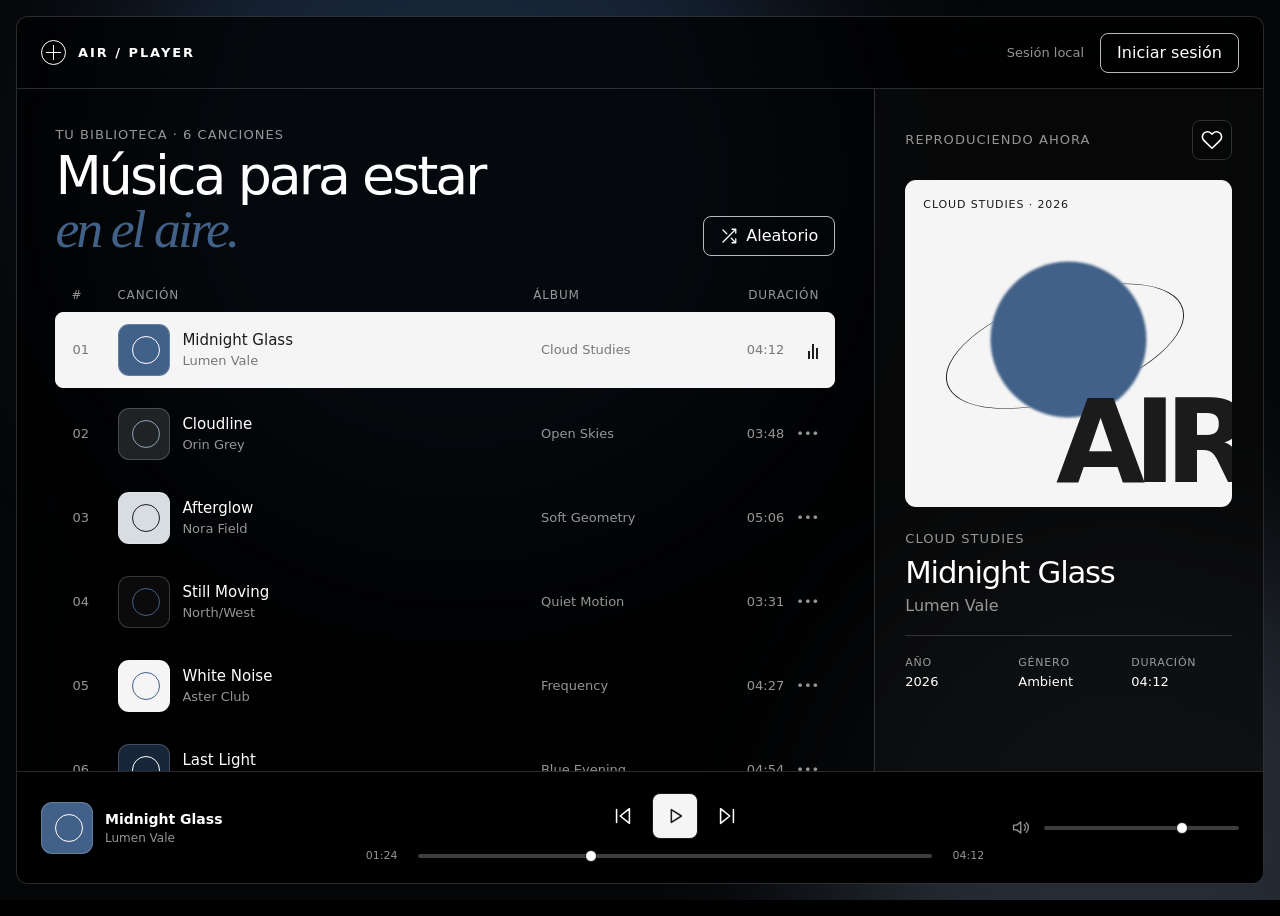
==== Reproductor/index.html @ 913339a5 "update" ====
<!DOCTYPE html>
<html lang="es">
<head>
    <meta charset="UTF-8">
    <meta name="viewport" content="width=device-width, initial-scale=1.0">
    <meta name="description" content="Reproductor musical responsive con lista de canciones y controles de reproducción.">
    <title>Air Player — Reproductor de música</title>
    <link rel="stylesheet" href="Reproductor.css">
    <script src="reproductor.js" defer></script>
</head>
<body>
<div class="Atmosfera" aria-hidden="true">
    <span></span>
    <span></span>
</div>

<main class="Reproductor">
    <header class="Cabecera">
        <a class="Marca" href="#" aria-label="Air Player, inicio">
            <span class="Marca_simbolo" aria-hidden="true"></span>
            <span>AIR / PLAYER</span>
        </a>

        <div class="Cabecera_acciones">
            <span class="Estado_sesion">Sesión local</span>
            <button class="Boton_fantasma" type="button">Iniciar sesión</button>
        </div>
    </header>

    <section class="Panel_izquierdo" aria-labelledby="TituloBiblioteca">
        <div class="Encabezado_seccion">
            <div>
                <p class="Etiqueta">Tu biblioteca · 6 canciones</p>
                <h1 id="TituloBiblioteca">Música para estar <em>en el aire.</em></h1>
            </div>
            <button class="Boton_fantasma" type="button" data-action="shuffle">
                <svg viewBox="0 0 24 24" aria-hidden="true">
                    <path d="M16 3h5v5M4 20 21 3M21 16v5h-5M15 15l6 6M4 4l5 5"/>
                </svg>
                Aleatorio
            </button>
        </div>

        <div class="Columnas_lista" aria-hidden="true">
            <span>#</span>
            <span>Canción</span>
            <span>Álbum</span>
            <span>Duración</span>
        </div>

        <ol class="Lista_canciones" aria-label="Lista de canciones">
            <li>
                <button class="Cancion Cancion_activa" type="button" aria-current="true" data-track="0">
                    <span class="Numero">01</span>
                    <span class="Mini_portada Mini_portada--azul" aria-hidden="true"><i></i></span>
                    <span class="Datos_cancion">
                        <strong>Midnight Glass</strong>
                        <small>Lumen Vale</small>
                    </span>
                    <span class="Album">Cloud Studies</span>
                    <span class="Duracion">04:12</span>
                    <span class="Indicador_sonido" aria-label="Reproduciendo"><i></i><i></i><i></i></span>
                </button>
            </li>
            <li>
                <button class="Cancion" type="button" data-track="1">
                    <span class="Numero">02</span>
                    <span class="Mini_portada Mini_portada--humo" aria-hidden="true"><i></i></span>
                    <span class="Datos_cancion">
                        <strong>Cloudline</strong>
                        <small>Orin Grey</small>
                    </span>
                    <span class="Album">Open Skies</span>
                    <span class="Duracion">03:48</span>
                    <span class="Accion_cancion" aria-hidden="true">•••</span>
                </button>
            </li>
            <li>
                <button class="Cancion" type="button" data-track="2">
                    <span class="Numero">03</span>
                    <span class="Mini_portada Mini_portada--claro" aria-hidden="true"><i></i></span>
                    <span class="Datos_cancion">
                        <strong>Afterglow</strong>
                        <small>Nora Field</small>
                    </span>
                    <span class="Album">Soft Geometry</span>
                    <span class="Duracion">05:06</span>
                    <span class="Accion_cancion" aria-hidden="true">•••</span>
                </button>
            </li>
            <li>
                <button class="Cancion" type="button" data-track="3">
                    <span class="Numero">04</span>
                    <span class="Mini_portada Mini_portada--tinta" aria-hidden="true"><i></i></span>
                    <span class="Datos_cancion">
                        <strong>Still Moving</strong>
                        <small>North/West</small>
                    </span>
                    <span class="Album">Quiet Motion</span>
                    <span class="Duracion">03:31</span>
                    <span class="Accion_cancion" aria-hidden="true">•••</span>
                </button>
            </li>
            <li>
                <button class="Cancion" type="button" data-track="4">
                    <span class="Numero">05</span>
                    <span class="Mini_portada Mini_portada--blanco" aria-hidden="true"><i></i></span>
                    <span class="Datos_cancion">
                        <strong>White Noise</strong>
                        <small>Aster Club</small>
                    </span>
                    <span class="Album">Frequency</span>
                    <span class="Duracion">04:27</span>
                    <span class="Accion_cancion" aria-hidden="true">•••</span>
                </button>
            </li>
            <li>
                <button class="Cancion" type="button" data-track="5">
                    <span class="Numero">06</span>
                    <span class="Mini_portada Mini_portada--noche" aria-hidden="true"><i></i></span>
                    <span class="Datos_cancion">
                        <strong>Last Light</strong>
                        <small>Velvet Hours</small>
                    </span>
                    <span class="Album">Blue Evening</span>
                    <span class="Duracion">04:54</span>
                    <span class="Accion_cancion" aria-hidden="true">•••</span>
                </button>
            </li>
        </ol>
    </section>

    <aside class="Panel_derecho" aria-labelledby="TituloActual">
        <div class="Panel_derecho_cabecera">
            <p class="Etiqueta">Reproduciendo ahora</p>
            <button class="Boton_icono" type="button" aria-label="Guardar en favoritos" data-action="favorite">
                <svg viewBox="0 0 24 24" aria-hidden="true">
                    <path d="M20.8 4.6a5.5 5.5 0 0 0-7.8 0L12 5.7l-1.1-1.1a5.5 5.5 0 0 0-7.8 7.8l1.1 1.1L12 21l7.8-7.5 1.1-1.1a5.5 5.5 0 0 0-.1-7.8Z"/>
                </svg>
            </button>
        </div>

        <div class="Portada" role="img" aria-label="Portada abstracta de Midnight Glass">
            <span class="Portada_orbita"></span>
            <span class="Portada_esfera"></span>
            <span class="Portada_nombre">AIR</span>
            <small>Cloud Studies · 2026</small>
        </div>

        <div class="Informacion_actual">
            <p class="Etiqueta">Cloud Studies</p>
            <h2 id="TituloActual">Midnight Glass</h2>
            <p>Lumen Vale</p>
        </div>

        <dl class="Metadatos">
            <div><dt>Año</dt><dd>2026</dd></div>
            <div><dt>Género</dt><dd>Ambient</dd></div>
            <div><dt>Duración</dt><dd>04:12</dd></div>
        </dl>
    </aside>

    <nav class="Barra_Musica" aria-label="Controles del reproductor">
        <div class="Cancion_compacta">
            <span class="Mini_portada Mini_portada--azul" aria-hidden="true"><i></i></span>
            <span>
                <strong>Midnight Glass</strong>
                <small>Lumen Vale</small>
            </span>
        </div>

        <div class="Controles_centrales">
            <div class="Botones_reproduccion">
                <button class="Boton_control" type="button" aria-label="Canción anterior" data-action="previous">
                    <svg viewBox="0 0 24 24" aria-hidden="true"><path d="M19 20 9 12l10-8v16ZM5 19V5"/></svg>
                </button>
                <button class="Boton_reproducir" type="button" aria-label="Reproducir" data-action="play" data-playing="false">
                    <svg class="Icono_play" viewBox="0 0 24 24" aria-hidden="true"><path d="m8 5 11 7-11 7V5Z"/></svg>
                    <svg class="Icono_pausa" viewBox="0 0 24 24" aria-hidden="true"><path d="M9 5v14M15 5v14"/></svg>
                </button>
                <button class="Boton_control" type="button" aria-label="Canción siguiente" data-action="next">
                    <svg viewBox="0 0 24 24" aria-hidden="true"><path d="m5 4 10 8-10 8V4Zm14 1v14"/></svg>
                </button>
            </div>

            <div class="Progreso">
                <time id="TiempoActual" datetime="PT1M24S">01:24</time>
                <label class="Solo_lectores" for="BarraProgreso">Progreso de la canción</label>
                <input id="BarraProgreso" type="range" min="0" max="252" value="84" aria-valuetext="1 minuto 24 segundos de 4 minutos 12 segundos">
                <time id="TiempoTotal" datetime="PT4M12S">04:12</time>
            </div>
        </div>

        <div class="Volumen">
            <svg viewBox="0 0 24 24" aria-hidden="true"><path d="M11 5 6 9H2v6h4l5 4V5Zm4.5 3.5a5 5 0 0 1 0 7M18 6a8 8 0 0 1 0 12"/></svg>
            <label class="Solo_lectores" for="ControlVolumen">Volumen</label>
            <input id="ControlVolumen" type="range" min="0" max="100" value="72">
        </div>

        <audio id="Audio" preload="metadata"></audio>
    </nav>
</main>
</body>
</html>
---- Reproductor/Reproductor.css ----
:root {
    --color-whiteout: #ffffff;
    --color-haze: #f5f5f5;
    --color-ink: #1b1b1b;
    --color-black-void: #000000;
    --color-twilight-blue: #426188;
    --color-signal-blue: #2b7fff;
    --color-line: rgba(255, 255, 255, 0.16);
    --color-muted: rgba(255, 255, 255, 0.58);
    --font-control: Inter, ui-sans-serif, system-ui, -apple-system, BlinkMacSystemFont, "Segoe UI", sans-serif;
    --radius-inputs: 4px;
    --radius-buttons: 8px;
    --radius-cards: 12px;
    --page-max-width: 1440px;
}

* {
    box-sizing: border-box;
}

html {
    color-scheme: dark;
}

html,
body {
    min-height: 100%;
}

body {
    min-height: 100vh;
    min-height: 100svh;
    margin: 0;
    overflow: hidden;
    color: var(--color-whiteout);
    font-family: var(--font-control);
    font-size: 16px;
    font-weight: 500;
    background: var(--color-black-void);
}

button,
input {
    font: inherit;
}

button,
a,
input[type="range"] {
    -webkit-tap-highlight-color: transparent;
}

button {
    color: inherit;
}

svg {
    width: 22px;
    height: 22px;
    fill: none;
    stroke: currentColor;
    stroke-width: 1.7;
    stroke-linecap: round;
    stroke-linejoin: round;
}

.Atmosfera {
    position: fixed;
    inset: 0;
    z-index: -1;
    overflow: hidden;
    background: #050608;
}

.Atmosfera span {
    position: absolute;
    display: block;
    border-radius: 50%;
    filter: blur(90px);
    opacity: 0.58;
}

.Atmosfera span:first-child {
    top: -20%;
    left: 8%;
    width: 56vw;
    height: 56vw;
    background: #263d5b;
}

.Atmosfera span:last-child {
    right: -12%;
    bottom: -28%;
    width: 48vw;
    height: 48vw;
    background: #3d4856;
}

.Reproductor {
    width: min(var(--page-max-width), calc(100% - 32px));
    height: calc(100vh - 32px);
    height: calc(100svh - 32px);
    margin: 16px auto;
    display: grid;
    grid-template-columns: minmax(0, 1.65fr) minmax(320px, 0.75fr);
    grid-template-rows: 72px minmax(0, 1fr) auto;
    overflow: hidden;
    border: 1px solid var(--color-line);
    border-radius: var(--radius-cards);
    background: rgba(0, 0, 0, 0.76);
    backdrop-filter: blur(36px);
}

.Cabecera {
    grid-column: 1 / -1;
    min-width: 0;
    padding: 0 24px;
    display: flex;
    align-items: center;
    justify-content: space-between;
    gap: 20px;
    border-bottom: 1px solid var(--color-line);
}

.Marca {
    display: inline-flex;
    align-items: center;
    gap: 12px;
    color: var(--color-whiteout);
    font-size: 13px;
    font-weight: 900;
    letter-spacing: 0.15em;
    text-decoration: none;
}

.Marca_simbolo {
    position: relative;
    width: 25px;
    height: 25px;
    display: block;
    border: 1px solid var(--color-whiteout);
    border-radius: 50%;
}

.Marca_simbolo::before,
.Marca_simbolo::after {
    position: absolute;
    content: "";
    background: var(--color-whiteout);
}

.Marca_simbolo::before {
    top: 11px;
    left: 4px;
    width: 15px;
    height: 1px;
}

.Marca_simbolo::after {
    top: 4px;
    left: 11px;
    width: 1px;
    height: 15px;
}

.Cabecera_acciones {
    display: flex;
    align-items: center;
    gap: 16px;
}

.Estado_sesion {
    color: var(--color-muted);
    font-size: 13px;
}

.Boton_fantasma {
    min-height: 40px;
    padding: 8px 16px;
    display: inline-flex;
    align-items: center;
    justify-content: center;
    gap: 8px;
    border: 1px solid rgba(255, 255, 255, 0.72);
    border-radius: var(--radius-buttons);
    cursor: pointer;
    background: transparent;
    transition: color 160ms ease, background 160ms ease, border-color 160ms ease;
}

.Boton_fantasma svg {
    width: 18px;
    height: 18px;
}

.Boton_fantasma:hover {
    color: var(--color-ink);
    border-color: var(--color-haze);
    background: var(--color-haze);
}

.Panel_izquierdo {
    min-width: 0;
    min-height: 0;
    padding: clamp(24px, 3vw, 44px);
    overflow-y: auto;
    scrollbar-width: thin;
    scrollbar-color: rgba(255, 255, 255, 0.28) transparent;
}

.Encabezado_seccion {
    margin-bottom: 32px;
    display: flex;
    align-items: end;
    justify-content: space-between;
    gap: 24px;
}

.Etiqueta {
    margin: 0 0 8px;
    color: var(--color-muted);
    font-size: 13px;
    font-weight: 500;
    letter-spacing: 0.08em;
    text-transform: uppercase;
}

.Encabezado_seccion h1 {
    max-width: 720px;
    margin: 0;
    font-size: clamp(34px, 4.2vw, 58px);
    font-weight: 500;
    letter-spacing: -0.055em;
    line-height: 0.98;
}

.Encabezado_seccion h1 em {
    display: inline-block;
    color: var(--color-twilight-blue);
    font-family: Georgia, "Times New Roman", serif;
    font-weight: 400;
}

.Columnas_lista {
    padding: 0 16px 10px;
    display: grid;
    grid-template-columns: 34px minmax(220px, 1.5fr) minmax(120px, 0.75fr) 72px;
    gap: 12px;
    color: var(--color-muted);
    font-size: 12px;
    letter-spacing: 0.07em;
    text-transform: uppercase;
}

.Columnas_lista span:last-child {
    text-align: right;
}

.Lista_canciones {
    margin: 0;
    padding: 0;
    display: grid;
    gap: 8px;
    list-style: none;
}

.Cancion {
    width: 100%;
    min-width: 0;
    min-height: 76px;
    padding: 10px 16px;
    display: grid;
    grid-template-columns: 34px 52px minmax(155px, 1.5fr) minmax(110px, 0.75fr) 58px 22px;
    align-items: center;
    gap: 12px;
    border: 1px solid transparent;
    border-radius: var(--radius-buttons);
    text-align: left;
    cursor: pointer;
    background: transparent;
    transition: border-color 160ms ease, background 160ms ease;
}

.Cancion:hover {
    border-color: var(--color-line);
    background: rgba(255, 255, 255, 0.06);
}

.Cancion_activa {
    color: var(--color-ink);
    border-color: var(--color-haze);
    background: var(--color-haze);
}

.Numero,
.Album,
.Duracion,
.Accion_cancion {
    color: var(--color-muted);
    font-size: 13px;
}

.Cancion_activa .Numero,
.Cancion_activa .Album,
.Cancion_activa .Duracion {
    color: rgba(27, 27, 27, 0.58);
}

.Duracion,
.Accion_cancion {
    text-align: right;
}

.Mini_portada {
    position: relative;
    width: 52px;
    height: 52px;
    display: block;
    overflow: hidden;
    border: 1px solid rgba(255, 255, 255, 0.18);
    border-radius: 11px;
    background: #1f2935;
}

.Mini_portada i {
    position: absolute;
    top: 11px;
    left: 13px;
    width: 28px;
    height: 28px;
    display: block;
    border: 1px solid currentColor;
    border-radius: 50%;
}

.Mini_portada--azul {
    color: #ffffff;
    background: #426188;
}

.Mini_portada--humo {
    color: #8ea2b9;
    background: #202326;
}

.Mini_portada--claro {
    color: #1b1b1b;
    background: #d8dde2;
}

.Mini_portada--tinta {
    color: #426188;
    background: #0b0b0c;
}

.Mini_portada--blanco {
    color: #426188;
    background: #f5f5f5;
}

.Mini_portada--noche {
    color: #ffffff;
    background: #18263a;
}

.Datos_cancion {
    min-width: 0;
    display: block;
}

.Datos_cancion strong,
.Datos_cancion small {
    display: block;
    overflow: hidden;
    text-overflow: ellipsis;
    white-space: nowrap;
}

.Datos_cancion strong {
    margin-bottom: 4px;
    font-size: 15px;
    font-weight: 500;
}

.Datos_cancion small {
    color: var(--color-muted);
    font-size: 13px;
}

.Cancion_activa .Datos_cancion small {
    color: rgba(27, 27, 27, 0.58);
}

.Indicador_sonido {
    height: 18px;
    display: flex;
    align-items: end;
    justify-content: end;
    gap: 2px;
}

.Indicador_sonido i {
    width: 2px;
    display: block;
    background: var(--color-ink);
    animation: sonido 800ms ease-in-out infinite alternate;
}

.Indicador_sonido i:nth-child(1) {
    height: 8px;
}

.Indicador_sonido i:nth-child(2) {
    height: 15px;
    animation-delay: 200ms;
}

.Indicador_sonido i:nth-child(3) {
    height: 11px;
    animation-delay: 400ms;
}

.Panel_derecho {
    min-width: 0;
    min-height: 0;
    padding: clamp(20px, 2.4vw, 32px);
    overflow-y: auto;
    border-left: 1px solid var(--color-line);
    background: rgba(255, 255, 255, 0.025);
}

.Panel_derecho_cabecera {
    margin-bottom: 20px;
    display: flex;
    align-items: center;
    justify-content: space-between;
    gap: 12px;
}

.Panel_derecho_cabecera .Etiqueta {
    margin: 0;
}

.Boton_icono,
.Boton_control,
.Boton_reproducir {
    display: inline-grid;
    place-items: center;
    border-radius: var(--radius-buttons);
    cursor: pointer;
}

.Boton_icono {
    width: 40px;
    height: 40px;
    border: 1px solid var(--color-line);
    background: transparent;
}

.Boton_icono:hover,
.Boton_control:hover {
    color: var(--color-ink);
    background: var(--color-haze);
}

.Portada {
    position: relative;
    width: 100%;
    aspect-ratio: 1;
    overflow: hidden;
    border-radius: 11px;
    color: var(--color-ink);
    background: var(--color-haze);
}

.Portada_orbita {
    position: absolute;
    top: 13%;
    left: 11%;
    width: 76%;
    height: 76%;
    border: 1px solid var(--color-ink);
    border-radius: 50%;
    transform: rotate(-18deg) scaleY(0.42);
}

.Portada_esfera {
    position: absolute;
    top: 25%;
    left: 26%;
    width: 48%;
    height: 48%;
    border: 1px solid rgba(255, 255, 255, 0.5);
    border-radius: 50%;
    background: var(--color-twilight-blue);
    filter: blur(1px);
}

.Portada_nombre {
    position: absolute;
    right: -3%;
    bottom: 7%;
    font-size: clamp(76px, 9vw, 128px);
    font-weight: 900;
    letter-spacing: -0.1em;
    line-height: 0.72;
}

.Portada small {
    position: absolute;
    top: 18px;
    left: 18px;
    font-size: 11px;
    letter-spacing: 0.08em;
    text-transform: uppercase;
}

.Informacion_actual {
    padding: 24px 0 20px;
    border-bottom: 1px solid var(--color-line);
}

.Informacion_actual h2 {
    margin: 0 0 6px;
    font-size: clamp(26px, 2.4vw, 36px);
    font-weight: 500;
    letter-spacing: -0.04em;
}

.Informacion_actual > p:last-child {
    margin: 0;
    color: var(--color-muted);
}

.Metadatos {
    margin: 0;
    padding-top: 20px;
    display: grid;
    grid-template-columns: repeat(3, 1fr);
    gap: 12px;
}

.Metadatos dt {
    margin-bottom: 5px;
    color: var(--color-muted);
    font-size: 11px;
    letter-spacing: 0.07em;
    text-transform: uppercase;
}

.Metadatos dd {
    margin: 0;
    font-size: 13px;
}

.Barra_Musica {
    grid-column: 1 / -1;
    min-width: 0;
    min-height: 112px;
    padding: 16px 24px;
    display: grid;
    grid-template-columns: minmax(190px, 0.72fr) minmax(320px, 1.5fr) minmax(130px, 0.55fr);
    align-items: center;
    gap: 28px;
    border-top: 1px solid var(--color-line);
    background: rgba(0, 0, 0, 0.88);
    backdrop-filter: blur(24px);
}

.Cancion_compacta {
    min-width: 0;
    display: flex;
    align-items: center;
    gap: 12px;
}

.Cancion_compacta .Mini_portada {
    flex: 0 0 auto;
}

.Cancion_compacta > span:last-child {
    min-width: 0;
}

.Cancion_compacta strong,
.Cancion_compacta small {
    display: block;
    overflow: hidden;
    text-overflow: ellipsis;
    white-space: nowrap;
}

.Cancion_compacta strong {
    margin-bottom: 4px;
    font-size: 14px;
}

.Cancion_compacta small {
    color: var(--color-muted);
    font-size: 12px;
}

.Controles_centrales {
    min-width: 0;
    display: grid;
    gap: 10px;
}

.Botones_reproduccion {
    display: flex;
    align-items: center;
    justify-content: center;
    gap: 10px;
}

.Boton_control {
    width: 38px;
    height: 38px;
    border: 1px solid transparent;
    background: transparent;
}

.Boton_reproducir {
    width: 46px;
    height: 46px;
    border: 1px solid var(--color-ink);
    color: var(--color-ink);
    background: var(--color-haze);
}

.Boton_reproducir:hover {
    border-color: var(--color-whiteout);
    color: var(--color-whiteout);
    background: transparent;
}

.Icono_pausa,
.Boton_reproducir[data-playing="true"] .Icono_play {
    display: none;
}

.Boton_reproducir[data-playing="true"] .Icono_pausa {
    display: block;
}

.Progreso {
    min-width: 0;
    display: grid;
    grid-template-columns: 42px minmax(80px, 1fr) 42px;
    align-items: center;
    gap: 10px;
}

.Progreso time {
    color: var(--color-muted);
    font-size: 11px;
    font-variant-numeric: tabular-nums;
}

.Progreso time:last-child {
    text-align: right;
}

input[type="range"] {
    width: 100%;
    height: 4px;
    margin: 0;
    appearance: none;
    border-radius: var(--radius-inputs);
    cursor: pointer;
    background: rgba(255, 255, 255, 0.24);
    accent-color: var(--color-whiteout);
}

input[type="range"]::-webkit-slider-thumb {
    width: 12px;
    height: 12px;
    appearance: none;
    border: 1px solid var(--color-ink);
    border-radius: 50%;
    background: var(--color-whiteout);
}

input[type="range"]::-moz-range-thumb {
    width: 12px;
    height: 12px;
    border: 1px solid var(--color-ink);
    border-radius: 50%;
    background: var(--color-whiteout);
}

.Volumen {
    display: grid;
    grid-template-columns: 22px minmax(70px, 1fr);
    align-items: center;
    gap: 10px;
}

.Volumen svg {
    width: 19px;
    height: 19px;
    color: var(--color-muted);
}

.Solo_lectores {
    position: absolute;
    width: 1px;
    height: 1px;
    padding: 0;
    overflow: hidden;
    clip: rect(0, 0, 0, 0);
    white-space: nowrap;
    border: 0;
}

button:focus-visible,
a:focus-visible,
input:focus-visible {
    outline: 2px solid var(--color-signal-blue);
    outline-offset: 3px;
}

@keyframes sonido {
    from { transform: scaleY(0.45); }
    to { transform: scaleY(1); }
}

@media (max-width: 1050px) {
    .Reproductor {
        grid-template-columns: minmax(0, 1fr) 310px;
    }

    .Panel_izquierdo {
        padding-inline: 24px;
    }

    .Columnas_lista {
        grid-template-columns: 30px minmax(180px, 1.5fr) minmax(90px, 0.7fr) 62px;
    }

    .Cancion {
        grid-template-columns: 30px 48px minmax(130px, 1.5fr) minmax(80px, 0.7fr) 48px 18px;
        gap: 9px;
    }

    .Mini_portada {
        width: 48px;
        height: 48px;
    }

    .Barra_Musica {
        grid-template-columns: 190px minmax(300px, 1fr) 130px;
        gap: 18px;
    }
}

@media (max-width: 820px) {
    body {
        overflow: auto;
    }

    .Reproductor {
        height: auto;
        min-height: calc(100svh - 24px);
        margin-block: 12px;
        display: flex;
        flex-direction: column;
        overflow: visible;
    }

    .Cabecera {
        min-height: 68px;
        order: 0;
    }

    .Panel_derecho {
        padding: 24px;
        order: 1;
        display: grid;
        grid-template-columns: minmax(210px, 0.8fr) minmax(240px, 1fr);
        grid-template-rows: auto auto 1fr;
        gap: 0 28px;
        overflow: visible;
        border-left: 0;
        border-bottom: 1px solid var(--color-line);
    }

    .Panel_derecho_cabecera {
        grid-column: 1 / -1;
    }

    .Portada {
        grid-row: 2 / span 2;
    }

    .Informacion_actual {
        align-self: end;
        padding-top: 20px;
    }

    .Metadatos {
        align-self: start;
    }

    .Panel_izquierdo {
        order: 2;
        overflow: visible;
    }

    .Barra_Musica {
        position: sticky;
        z-index: 10;
        bottom: 0;
        order: 3;
        grid-template-columns: 160px minmax(270px, 1fr) 110px;
        padding-inline: 16px;
    }
}

@media (max-width: 620px) {
    .Reproductor {
        width: 100%;
        min-height: 100svh;
        margin: 0;
        border: 0;
        border-radius: 0;
    }

    .Cabecera {
        padding-inline: 16px;
    }

    .Estado_sesion {
        display: none;
    }

    .Cabecera .Boton_fantasma {
        min-height: 36px;
        padding-inline: 12px;
        font-size: 13px;
    }

    .Panel_derecho {
        padding: 18px 16px 24px;
        display: block;
    }

    .Panel_derecho_cabecera {
        margin-bottom: 14px;
    }

    .Portada {
        max-width: 430px;
        margin: 0 auto;
    }

    .Informacion_actual {
        padding-top: 20px;
    }

    .Panel_izquierdo {
        padding: 32px 16px;
    }

    .Encabezado_seccion {
        margin-bottom: 24px;
        align-items: start;
        flex-direction: column;
    }

    .Encabezado_seccion h1 {
        font-size: clamp(34px, 11vw, 48px);
    }

    .Columnas_lista {
        display: none;
    }

    .Cancion {
        grid-template-columns: 27px 48px minmax(0, 1fr) 45px;
        padding-inline: 10px;
    }

    .Cancion .Album,
    .Accion_cancion,
    .Indicador_sonido {
        display: none;
    }

    .Duracion {
        display: block;
        grid-column: 4;
    }

    .Barra_Musica {
        min-height: 116px;
        padding: 12px 16px 14px;
        display: block;
    }

    .Cancion_compacta,
    .Volumen {
        display: none;
    }

    .Botones_reproduccion {
        gap: 18px;
    }

    .Progreso {
        grid-template-columns: 38px minmax(80px, 1fr) 38px;
        gap: 7px;
    }
}

@media (prefers-reduced-motion: reduce) {
    *,
    *::before,
    *::after {
        scroll-behavior: auto !important;
        animation-duration: 0.01ms !important;
        animation-iteration-count: 1 !important;
        transition-duration: 0.01ms !important;
    }
}
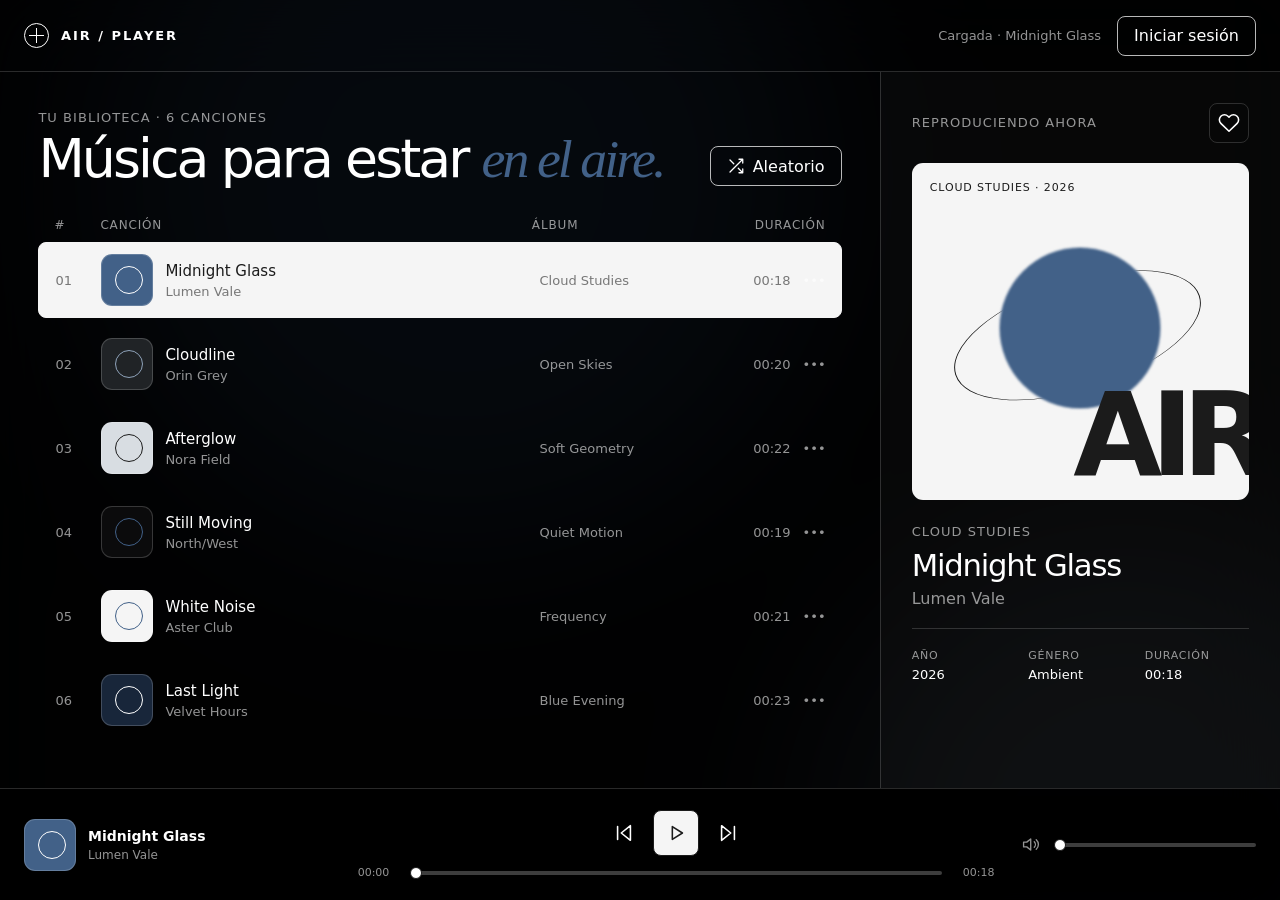
==== commit 5b72c302: "update Reproductor" ====
--- a/Reproductor/index.html
+++ b/Reproductor/index.html
@@ -22,7 +22,7 @@
         </a>
 
         <div class="Cabecera_acciones">
-            <span class="Estado_sesion">Sesión local</span>
+            <span class="Estado_sesion" id="EstadoReproductor" aria-live="polite">Listo para reproducir</span>
             <button class="Boton_fantasma" type="button">Iniciar sesión</button>
         </div>
     </header>
@@ -58,8 +58,8 @@
                         <small>Lumen Vale</small>
                     </span>
                     <span class="Album">Cloud Studies</span>
-                    <span class="Duracion">04:12</span>
-                    <span class="Indicador_sonido" aria-label="Reproduciendo"><i></i><i></i><i></i></span>
+                    <span class="Duracion">00:18</span>
+                    <span class="Accion_cancion" aria-hidden="true">•••</span>
                 </button>
             </li>
             <li>
@@ -71,7 +71,7 @@
                         <small>Orin Grey</small>
                     </span>
                     <span class="Album">Open Skies</span>
-                    <span class="Duracion">03:48</span>
+                    <span class="Duracion">00:20</span>
                     <span class="Accion_cancion" aria-hidden="true">•••</span>
                 </button>
             </li>
@@ -84,7 +84,7 @@
                         <small>Nora Field</small>
                     </span>
                     <span class="Album">Soft Geometry</span>
-                    <span class="Duracion">05:06</span>
+                    <span class="Duracion">00:22</span>
                     <span class="Accion_cancion" aria-hidden="true">•••</span>
                 </button>
             </li>
@@ -97,7 +97,7 @@
                         <small>North/West</small>
                     </span>
                     <span class="Album">Quiet Motion</span>
-                    <span class="Duracion">03:31</span>
+                    <span class="Duracion">00:19</span>
                     <span class="Accion_cancion" aria-hidden="true">•••</span>
                 </button>
             </li>
@@ -110,7 +110,7 @@
                         <small>Aster Club</small>
                     </span>
                     <span class="Album">Frequency</span>
-                    <span class="Duracion">04:27</span>
+                    <span class="Duracion">00:21</span>
                     <span class="Accion_cancion" aria-hidden="true">•••</span>
                 </button>
             </li>
@@ -123,7 +123,7 @@
                         <small>Velvet Hours</small>
                     </span>
                     <span class="Album">Blue Evening</span>
-                    <span class="Duracion">04:54</span>
+                    <span class="Duracion">00:23</span>
                     <span class="Accion_cancion" aria-hidden="true">•••</span>
                 </button>
             </li>
@@ -140,32 +140,32 @@
             </button>
         </div>
 
-        <div class="Portada" role="img" aria-label="Portada abstracta de Midnight Glass">
+        <div class="Portada" id="PortadaActual" data-theme="azul" role="img" aria-label="Portada abstracta de Midnight Glass">
             <span class="Portada_orbita"></span>
             <span class="Portada_esfera"></span>
             <span class="Portada_nombre">AIR</span>
-            <small>Cloud Studies · 2026</small>
+            <small id="PortadaMeta">Cloud Studies · 2026</small>
         </div>
 
         <div class="Informacion_actual">
-            <p class="Etiqueta">Cloud Studies</p>
+            <p class="Etiqueta" id="AlbumActual">Cloud Studies</p>
             <h2 id="TituloActual">Midnight Glass</h2>
-            <p>Lumen Vale</p>
+            <p id="ArtistaActual">Lumen Vale</p>
         </div>
 
         <dl class="Metadatos">
-            <div><dt>Año</dt><dd>2026</dd></div>
-            <div><dt>Género</dt><dd>Ambient</dd></div>
-            <div><dt>Duración</dt><dd>04:12</dd></div>
+            <div><dt>Año</dt><dd id="AnoActual">2026</dd></div>
+            <div><dt>Género</dt><dd id="GeneroActual">Ambient</dd></div>
+            <div><dt>Duración</dt><dd id="DuracionActual">00:18</dd></div>
         </dl>
     </aside>
 
     <nav class="Barra_Musica" aria-label="Controles del reproductor">
         <div class="Cancion_compacta">
-            <span class="Mini_portada Mini_portada--azul" aria-hidden="true"><i></i></span>
+            <span class="Mini_portada Mini_portada--azul" id="PortadaCompacta" aria-hidden="true"><i></i></span>
             <span>
-                <strong>Midnight Glass</strong>
-                <small>Lumen Vale</small>
+                <strong id="TituloCompacto">Midnight Glass</strong>
+                <small id="ArtistaCompacto">Lumen Vale</small>
             </span>
         </div>
 
@@ -184,10 +184,10 @@
             </div>
 
             <div class="Progreso">
-                <time id="TiempoActual" datetime="PT1M24S">01:24</time>
+                <time id="TiempoActual" datetime="PT0S">00:00</time>
                 <label class="Solo_lectores" for="BarraProgreso">Progreso de la canción</label>
-                <input id="BarraProgreso" type="range" min="0" max="252" value="84" aria-valuetext="1 minuto 24 segundos de 4 minutos 12 segundos">
-                <time id="TiempoTotal" datetime="PT4M12S">04:12</time>
+                <input id="BarraProgreso" type="range" min="0" max="18" value="0" aria-valuetext="0 segundos de 18 segundos">
+                <time id="TiempoTotal" datetime="PT18S">00:18</time>
             </div>
         </div>
 
--- a/Reproductor/Reproductor.css
+++ b/Reproductor/Reproductor.css
@@ -97,16 +97,16 @@
 }
 
 .Reproductor {
-    width: min(var(--page-max-width), calc(100% - 32px));
-    height: calc(100vh - 32px);
-    height: calc(100svh - 32px);
-    margin: 16px auto;
+    width: 100%;
+    height: 100vh;
+    height: 100svh;
+    margin: 0;
     display: grid;
     grid-template-columns: minmax(0, 1.65fr) minmax(320px, 0.75fr);
     grid-template-rows: 72px minmax(0, 1fr) auto;
     overflow: hidden;
-    border: 1px solid var(--color-line);
-    border-radius: var(--radius-cards);
+    border: 0;
+    border-radius: 0;
     background: rgba(0, 0, 0, 0.76);
     backdrop-filter: blur(36px);
 }
@@ -194,6 +194,13 @@
 }
 
 .Boton_fantasma:hover {
+    color: var(--color-ink);
+    border-color: var(--color-haze);
+    background: var(--color-haze);
+}
+
+.Boton_fantasma[aria-pressed="true"],
+.Boton_icono[aria-pressed="true"] {
     color: var(--color-ink);
     border-color: var(--color-haze);
     background: var(--color-haze);
@@ -298,6 +305,18 @@
 .Accion_cancion {
     color: var(--color-muted);
     font-size: 13px;
+}
+
+.Cancion.esta-sonando .Accion_cancion {
+    color: currentColor;
+    font-size: 0;
+}
+
+.Cancion.esta-sonando .Accion_cancion::before {
+    content: "▮ ▮ ▮";
+    font-size: 9px;
+    letter-spacing: -2px;
+    animation: sonido 800ms ease-in-out infinite alternate;
 }
 
 .Cancion_activa .Numero,
@@ -515,6 +534,45 @@
     text-transform: uppercase;
 }
 
+.Portada[data-theme="humo"] {
+    color: var(--color-whiteout);
+    background: #202326;
+}
+
+.Portada[data-theme="humo"] .Portada_esfera {
+    background: #8ea2b9;
+}
+
+.Portada[data-theme="claro"] {
+    background: #d8dde2;
+}
+
+.Portada[data-theme="claro"] .Portada_esfera {
+    background: #ffffff;
+}
+
+.Portada[data-theme="tinta"] {
+    color: var(--color-whiteout);
+    background: #0b0b0c;
+}
+
+.Portada[data-theme="tinta"] .Portada_esfera {
+    background: var(--color-twilight-blue);
+}
+
+.Portada[data-theme="blanco"] .Portada_esfera {
+    background: #b8cce5;
+}
+
+.Portada[data-theme="noche"] {
+    color: var(--color-whiteout);
+    background: #18263a;
+}
+
+.Portada[data-theme="noche"] .Portada_esfera {
+    background: #426188;
+}
+
 .Informacion_actual {
     padding: 24px 0 20px;
     border-bottom: 1px solid var(--color-line);
@@ -761,8 +819,8 @@
 
     .Reproductor {
         height: auto;
-        min-height: calc(100svh - 24px);
-        margin-block: 12px;
+        min-height: 100svh;
+        margin: 0;
         display: flex;
         flex-direction: column;
         overflow: visible;
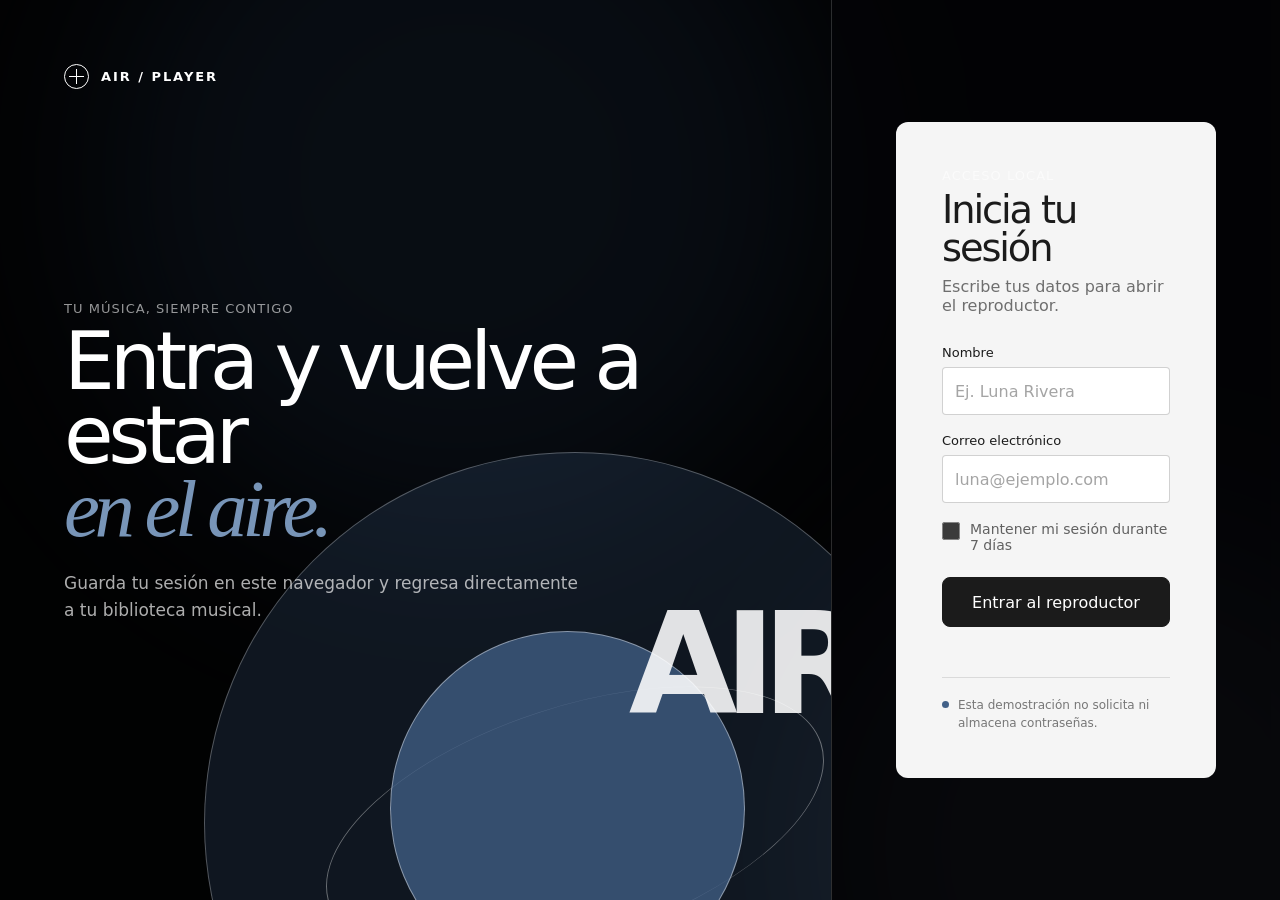
==== commit 67e9dd33: "update Reproductor" ====
--- a/Reproductor/index.html
+++ b/Reproductor/index.html
@@ -6,6 +6,7 @@
     <meta name="description" content="Reproductor musical responsive con lista de canciones y controles de reproducción.">
     <title>Air Player — Reproductor de música</title>
     <link rel="stylesheet" href="Reproductor.css">
+    <script src="auth.js" defer></script>
     <script src="reproductor.js" defer></script>
 </head>
 <body>
@@ -14,7 +15,76 @@
     <span></span>
 </div>
 
-<main class="Reproductor">
+<main class="Acceso" id="VistaAcceso">
+    <section class="Acceso_presentacion" aria-labelledby="TituloAcceso">
+        <a class="Marca Marca--acceso" href="#" aria-label="Air Player, inicio">
+            <span class="Marca_simbolo" aria-hidden="true"></span>
+            <span>AIR / PLAYER</span>
+        </a>
+        <div class="Acceso_mensaje">
+            <p class="Etiqueta">Tu música, siempre contigo</p>
+            <h1 id="TituloAcceso">Entra y vuelve a estar <em>en el aire.</em></h1>
+            <p>Guarda tu sesión en este navegador y regresa directamente a tu biblioteca musical.</p>
+        </div>
+        <div class="Escultura" aria-hidden="true">
+            <span class="Escultura_orbita"></span>
+            <span class="Escultura_esfera"></span>
+            <strong>AIR</strong>
+        </div>
+    </section>
+
+    <section class="Acceso_panel" aria-labelledby="TituloFormulario">
+        <div class="Acceso_tarjeta">
+            <p class="Etiqueta Etiqueta--oscura">Acceso local</p>
+            <h2 id="TituloFormulario">Inicia tu sesión</h2>
+            <p class="Acceso_descripcion">Escribe tus datos para abrir el reproductor.</p>
+
+            <form id="FormularioAcceso" novalidate>
+                <div class="Campo_acceso">
+                    <label for="NombreAcceso">Nombre</label>
+                    <input
+                        id="NombreAcceso"
+                        name="name"
+                        type="text"
+                        minlength="2"
+                        maxlength="40"
+                        autocomplete="name"
+                        placeholder="Ej. Luna Rivera"
+                        required
+                    >
+                </div>
+
+                <div class="Campo_acceso">
+                    <label for="CorreoAcceso">Correo electrónico</label>
+                    <input
+                        id="CorreoAcceso"
+                        name="email"
+                        type="email"
+                        maxlength="120"
+                        autocomplete="email"
+                        placeholder="luna@ejemplo.com"
+                        required
+                    >
+                </div>
+
+                <label class="Recordar_acceso" for="RecordarAcceso">
+                    <input id="RecordarAcceso" name="remember" type="checkbox">
+                    <span>Mantener mi sesión durante 7 días</span>
+                </label>
+
+                <button class="Boton_entrar" type="submit">Entrar al reproductor</button>
+                <p id="MensajeAcceso" class="Mensaje_acceso" role="status" aria-live="polite"></p>
+            </form>
+
+            <p class="Nota_privacidad">
+                <span aria-hidden="true"></span>
+                Esta demostración no solicita ni almacena contraseñas.
+            </p>
+        </div>
+    </section>
+</main>
+
+<main class="Reproductor" id="PlayerApp" hidden>
     <header class="Cabecera">
         <a class="Marca" href="#" aria-label="Air Player, inicio">
             <span class="Marca_simbolo" aria-hidden="true"></span>
@@ -23,7 +93,14 @@
 
         <div class="Cabecera_acciones">
             <span class="Estado_sesion" id="EstadoReproductor" aria-live="polite">Listo para reproducir</span>
-            <button class="Boton_fantasma" type="button">Iniciar sesión</button>
+            <div class="Perfil_sesion" title="Sesión activa">
+                <span class="Perfil_inicial" id="InicialUsuario" aria-hidden="true">A</span>
+                <span class="Perfil_datos">
+                    <strong id="NombreUsuario">Usuario</strong>
+                    <small id="CorreoUsuario">correo@ejemplo.com</small>
+                </span>
+            </div>
+            <button class="Boton_fantasma" id="CerrarSesion" type="button">Cerrar sesión</button>
         </div>
     </header>
 
@@ -199,6 +276,8 @@
 
         <audio id="Audio" preload="metadata"></audio>
     </nav>
+
+    <p id="AvisoCookie" class="Aviso_cookie" role="status" aria-live="polite" hidden></p>
 </main>
 </body>
 </html>
--- a/Reproductor/Reproductor.css
+++ b/Reproductor/Reproductor.css
@@ -64,6 +64,10 @@
     stroke-linejoin: round;
 }
 
+[hidden] {
+    display: none !important;
+}
+
 .Atmosfera {
     position: fixed;
     inset: 0;
@@ -94,6 +98,238 @@
     width: 48vw;
     height: 48vw;
     background: #3d4856;
+}
+
+.Acceso {
+    width: 100%;
+    min-height: 100vh;
+    min-height: 100svh;
+    display: grid;
+    grid-template-columns: minmax(0, 1.3fr) minmax(420px, 0.7fr);
+    background: rgba(0, 0, 0, 0.66);
+}
+
+.Acceso_presentacion {
+    position: relative;
+    min-width: 0;
+    min-height: 100svh;
+    padding: clamp(28px, 5vw, 72px);
+    display: flex;
+    flex-direction: column;
+    justify-content: space-between;
+    overflow: hidden;
+    border-right: 1px solid var(--color-line);
+}
+
+.Marca--acceso {
+    position: relative;
+    z-index: 2;
+    align-self: flex-start;
+}
+
+.Acceso_mensaje {
+    position: relative;
+    z-index: 2;
+    width: min(680px, 92%);
+    margin: auto 0;
+    padding-block: 72px;
+}
+
+.Acceso_mensaje h1 {
+    margin: 0 0 24px;
+    font-size: clamp(48px, 6.3vw, 94px);
+    font-weight: 500;
+    letter-spacing: -0.065em;
+    line-height: 0.92;
+}
+
+.Acceso_mensaje h1 em {
+    display: block;
+    color: #7895b8;
+    font-family: Georgia, "Times New Roman", serif;
+    font-weight: 400;
+}
+
+.Acceso_mensaje > p:last-child {
+    max-width: 520px;
+    margin: 0;
+    color: rgba(255, 255, 255, 0.68);
+    font-size: 17px;
+    font-weight: 400;
+    line-height: 1.6;
+}
+
+.Escultura {
+    position: absolute;
+    right: -9vw;
+    bottom: -23vw;
+    width: min(58vw, 760px);
+    aspect-ratio: 1;
+    border: 1px solid rgba(255, 255, 255, 0.28);
+    border-radius: 50%;
+    background: rgba(66, 97, 136, 0.22);
+}
+
+.Escultura_orbita {
+    position: absolute;
+    inset: 15%;
+    border: 1px solid rgba(255, 255, 255, 0.38);
+    border-radius: 50%;
+    transform: rotate(-18deg) scaleY(0.45);
+}
+
+.Escultura_esfera {
+    position: absolute;
+    top: 24%;
+    left: 25%;
+    width: 48%;
+    aspect-ratio: 1;
+    border: 1px solid rgba(255, 255, 255, 0.42);
+    border-radius: 50%;
+    background: rgba(66, 97, 136, 0.76);
+}
+
+.Escultura strong {
+    position: absolute;
+    top: 19%;
+    right: 12%;
+    color: rgba(255, 255, 255, 0.88);
+    font-size: clamp(72px, 11vw, 160px);
+    font-weight: 900;
+    letter-spacing: -0.1em;
+    line-height: 1;
+}
+
+.Acceso_panel {
+    min-height: 100svh;
+    padding: clamp(24px, 5vw, 72px);
+    display: grid;
+    place-items: center;
+    background: rgba(4, 5, 7, 0.58);
+}
+
+.Acceso_tarjeta {
+    width: min(100%, 460px);
+    padding: clamp(28px, 4vw, 46px);
+    border-radius: var(--radius-cards);
+    color: var(--color-ink);
+    background: var(--color-haze);
+}
+
+.Etiqueta--oscura {
+    color: rgba(27, 27, 27, 0.56);
+}
+
+.Acceso_tarjeta h2 {
+    margin: 0 0 10px;
+    font-size: clamp(32px, 3vw, 44px);
+    font-weight: 500;
+    letter-spacing: -0.055em;
+    line-height: 1;
+}
+
+.Acceso_descripcion {
+    margin: 0 0 30px;
+    color: rgba(27, 27, 27, 0.62);
+    font-weight: 400;
+}
+
+.Campo_acceso {
+    margin-bottom: 18px;
+    display: grid;
+    gap: 7px;
+}
+
+.Campo_acceso label {
+    font-size: 13px;
+}
+
+.Campo_acceso input {
+    width: 100%;
+    min-height: 48px;
+    padding: 10px 12px;
+    border: 1px solid rgba(27, 27, 27, 0.2);
+    border-radius: var(--radius-inputs);
+    outline: 0;
+    color: var(--color-ink);
+    background: var(--color-whiteout);
+}
+
+.Campo_acceso input::placeholder {
+    color: rgba(27, 27, 27, 0.4);
+}
+
+.Campo_acceso input:focus {
+    border-color: var(--color-signal-blue);
+    outline: 2px solid rgba(43, 127, 255, 0.18);
+    outline-offset: 0;
+}
+
+.Recordar_acceso {
+    margin: 4px 0 24px;
+    display: flex;
+    align-items: flex-start;
+    gap: 10px;
+    color: rgba(27, 27, 27, 0.68);
+    font-size: 14px;
+    font-weight: 400;
+    cursor: pointer;
+}
+
+.Recordar_acceso input {
+    width: 18px;
+    height: 18px;
+    margin: 1px 0 0;
+    accent-color: var(--color-ink);
+    flex: 0 0 auto;
+}
+
+.Boton_entrar {
+    width: 100%;
+    min-height: 50px;
+    padding: 10px 18px;
+    border: 1px solid var(--color-ink);
+    border-radius: var(--radius-buttons);
+    color: var(--color-whiteout);
+    cursor: pointer;
+    background: var(--color-ink);
+    transition: color 160ms ease, background 160ms ease;
+}
+
+.Boton_entrar:hover,
+.Boton_entrar:focus-visible {
+    color: var(--color-ink);
+    background: transparent;
+}
+
+.Mensaje_acceso {
+    min-height: 22px;
+    margin: 10px 0 0;
+    color: #a32929;
+    font-size: 13px;
+    font-weight: 500;
+}
+
+.Nota_privacidad {
+    margin: 18px 0 0;
+    padding-top: 18px;
+    display: flex;
+    align-items: flex-start;
+    gap: 9px;
+    border-top: 1px solid rgba(27, 27, 27, 0.12);
+    color: rgba(27, 27, 27, 0.58);
+    font-size: 12px;
+    font-weight: 400;
+    line-height: 1.5;
+}
+
+.Nota_privacidad span {
+    width: 7px;
+    height: 7px;
+    margin-top: 5px;
+    border-radius: 50%;
+    background: var(--color-twilight-blue);
+    flex: 0 0 auto;
 }
 
 .Reproductor {
@@ -167,6 +403,49 @@
     display: flex;
     align-items: center;
     gap: 16px;
+}
+
+.Perfil_sesion {
+    min-width: 0;
+    display: flex;
+    align-items: center;
+    gap: 9px;
+}
+
+.Perfil_inicial {
+    width: 34px;
+    height: 34px;
+    display: grid;
+    place-items: center;
+    border: 1px solid rgba(255, 255, 255, 0.48);
+    border-radius: 50%;
+    color: var(--color-whiteout);
+    background: var(--color-twilight-blue);
+    font-size: 13px;
+}
+
+.Perfil_datos {
+    min-width: 0;
+    max-width: 150px;
+}
+
+.Perfil_datos strong,
+.Perfil_datos small {
+    display: block;
+    overflow: hidden;
+    text-overflow: ellipsis;
+    white-space: nowrap;
+}
+
+.Perfil_datos strong {
+    font-size: 13px;
+    font-weight: 500;
+}
+
+.Perfil_datos small {
+    color: var(--color-muted);
+    font-size: 10px;
+    font-weight: 400;
 }
 
 .Estado_sesion {
@@ -771,6 +1050,22 @@
     border: 0;
 }
 
+.Aviso_cookie {
+    position: fixed;
+    z-index: 30;
+    top: 84px;
+    right: 18px;
+    width: min(380px, calc(100% - 36px));
+    margin: 0;
+    padding: 14px 16px;
+    border: 1px solid rgba(255, 255, 255, 0.32);
+    border-radius: var(--radius-buttons);
+    color: var(--color-ink);
+    background: var(--color-haze);
+    font-size: 13px;
+    line-height: 1.45;
+}
+
 button:focus-visible,
 a:focus-visible,
 input:focus-visible {
@@ -784,6 +1079,14 @@
 }
 
 @media (max-width: 1050px) {
+    .Acceso {
+        grid-template-columns: minmax(0, 1fr) minmax(380px, 0.82fr);
+    }
+
+    .Acceso_mensaje h1 {
+        font-size: clamp(46px, 6.4vw, 68px);
+    }
+
     .Reproductor {
         grid-template-columns: minmax(0, 1fr) 310px;
     }
@@ -815,6 +1118,40 @@
 @media (max-width: 820px) {
     body {
         overflow: auto;
+    }
+
+    .Acceso {
+        min-height: 100svh;
+        grid-template-columns: 1fr;
+    }
+
+    .Acceso_presentacion {
+        min-height: 440px;
+        padding: 28px;
+        border-right: 0;
+        border-bottom: 1px solid var(--color-line);
+    }
+
+    .Acceso_mensaje {
+        width: min(620px, 90%);
+        margin: auto 0 0;
+        padding: 60px 0 22px;
+    }
+
+    .Acceso_mensaje h1 {
+        max-width: 580px;
+        font-size: clamp(44px, 10vw, 72px);
+    }
+
+    .Escultura {
+        right: -20vw;
+        bottom: -48vw;
+        width: 85vw;
+    }
+
+    .Acceso_panel {
+        min-height: auto;
+        padding: 50px 24px;
     }
 
     .Reproductor {
@@ -876,6 +1213,33 @@
 }
 
 @media (max-width: 620px) {
+    .Acceso_presentacion {
+        min-height: 380px;
+        padding: 22px 18px;
+    }
+
+    .Acceso_mensaje {
+        width: 100%;
+        padding-bottom: 12px;
+    }
+
+    .Acceso_mensaje h1 {
+        margin-bottom: 18px;
+        font-size: clamp(39px, 13vw, 58px);
+    }
+
+    .Acceso_mensaje > p:last-child {
+        font-size: 15px;
+    }
+
+    .Acceso_panel {
+        padding: 32px 16px;
+    }
+
+    .Acceso_tarjeta {
+        padding: 28px 22px;
+    }
+
     .Reproductor {
         width: 100%;
         min-height: 100svh;
@@ -890,6 +1254,14 @@
 
     .Estado_sesion {
         display: none;
+    }
+
+    .Perfil_datos {
+        display: none;
+    }
+
+    .Cabecera_acciones {
+        gap: 9px;
     }
 
     .Cabecera .Boton_fantasma {
